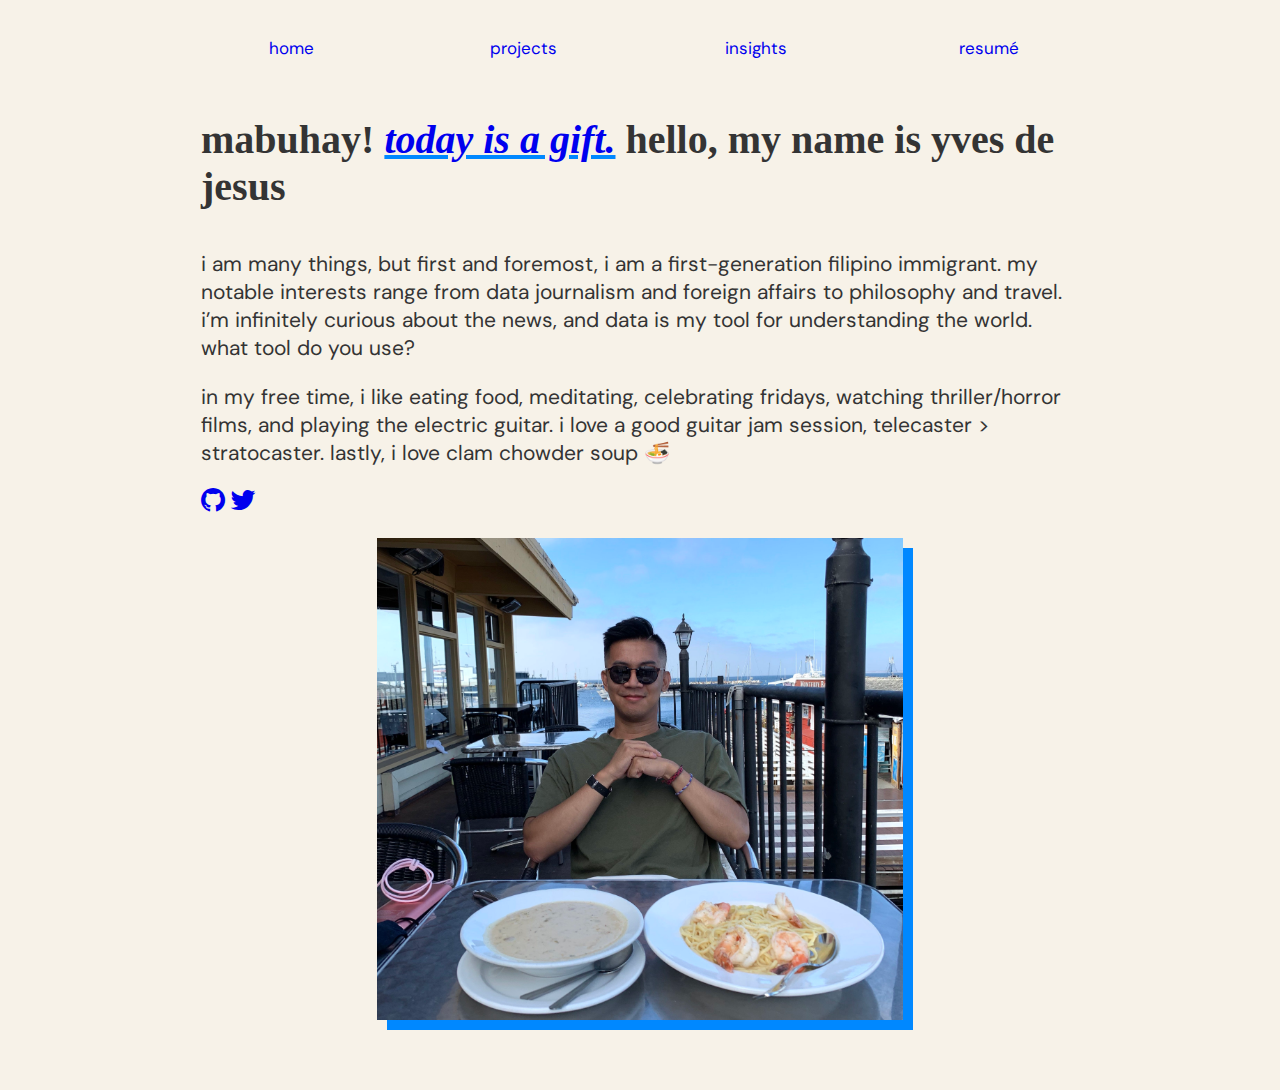
==== index.html @ 57db54c7 "first commit" ====
<html>
    <head>
        <link rel="stylesheet" href="style.css">
        <link rel="stylesheet" href="https://cdnjs.cloudflare.com/ajax/libs/font-awesome/4.7.0/css/font-awesome.min.css">
        <!-- Favicon-->
        <link rel="apple-touch-icon" sizes="180x180" href="images/apple-touch-icon.png">
        <link rel="icon" type="image/png" sizes="32x32" href="images/favicon-32x32.png">
        <link rel="icon" type="image/png" sizes="16x16" href="images/favicon-16x16.png">
        <link rel="manifest" href="images/site.webmanifest">
        <!-- Google Fonts-->
        <link href="https://fonts.googleapis.com/css2?family=Source+Sans+Pro&display=swap" rel="stylesheet">
    </head>
    <body>
        <div id='content'>
            <div class='nav'>
                <p class='column'><a href="index.html">home</a></p>
                <p class='column'><a href="index.html">projects</a></p>
                <p class='column'><a href="index.html">insights</a></p>
                <p class='column'><a href="/images/github-ydejesus-resume.pdf">resumé</a></p>                
            </div>
            <div class='row-intro'>
                <div class='column-intro'>
                    <div id='main'>
                        <h3 id='main-2'>mabuhay! <a href="https://www.youtube.com/watch?v=BwqSraJpqfs" target="_blank" id='panda'><em>today is a gift.</em></a> hello, my name is yves de jesus</h3>
                        <p>
                        I am many things, but first and foremost, I am a first-generation filipino immigrant. My notable interests range from data journalism and foreign affairs to philosophy and travel. I’m infinitely curious about the news, and data is my tool for understanding the world. What tool do you use?
                        </p>
                        <p>
                        In my free time, I like eating food, meditating, celebrating fridays, watching thriller/horror films, and playing the electric guitar. I love a good guitar jam session, telecaster > stratocaster. Lastly, i love clam chowder soup 🍜
                        </p>
                        <a href='https://yvesmango.github.io' target='_blank'>
                            <i class='fa fa-github fa-lg'>
                                
                            </i></a>
                        <a href='https://twitter.com/yvesmango_' target='_blank'>
                            <i class='fa fa-twitter fa-lg'>
                                
                            </i></a>
                        <br>
                        <br>
                        <img id='yves' src='/images/IMG_0658.jpg'>
                    </div>
                </div>          
            </div>
        </div>
    </body>
</html>
---- style.css ----
@import url("https://fonts.googleapis.com/css2?family=DM+Sans&display=swap");

html,
body {
  margin: auto;
  padding: 10px;
  background: #f7f2e8;
}

#content {
  margin: auto;
  width: 75%;
}

.nav {
  text-align: center;
  display: flex;
}

.column {
  flex: 50%;
}

#main-2 {
  font-size: 40px;
  color: #343434;
}

#panda {
  text-decoration: #0088ff;
  text-decoration-line: underline;
}

p {
  color: #343434;
  text-transform: lowercase;
  font-family: "DM Sans", sans-serif;
}

p.column {
  font-size: 17px;
}

a {
  text-decoration: none;
}

a:visited {
  color: #343434;
}

a:hover {
  color: #34343472;
}

#main {
  font-size: 21px;
  padding-left: 26px;
  padding-right: 26px;
}

.row-intro {
  display: grid;
  grid-template-columns: repeat(auto-fit, minmax(240px, 1fr));
}

#yves {
  width: 60%;
  margin-bottom: 50px;
  box-shadow: 10px 10px #0088ff;
  display: block;
  margin-left: auto;
  margin-right: auto;
}
#icons:hover {
  cursor: pointer;
}
.fab fa-github fa-lg {
  color: #343434;
}

.fab fa-twitter fa-lg {
  cursor: pointer;
  padding-right: 20px;
}
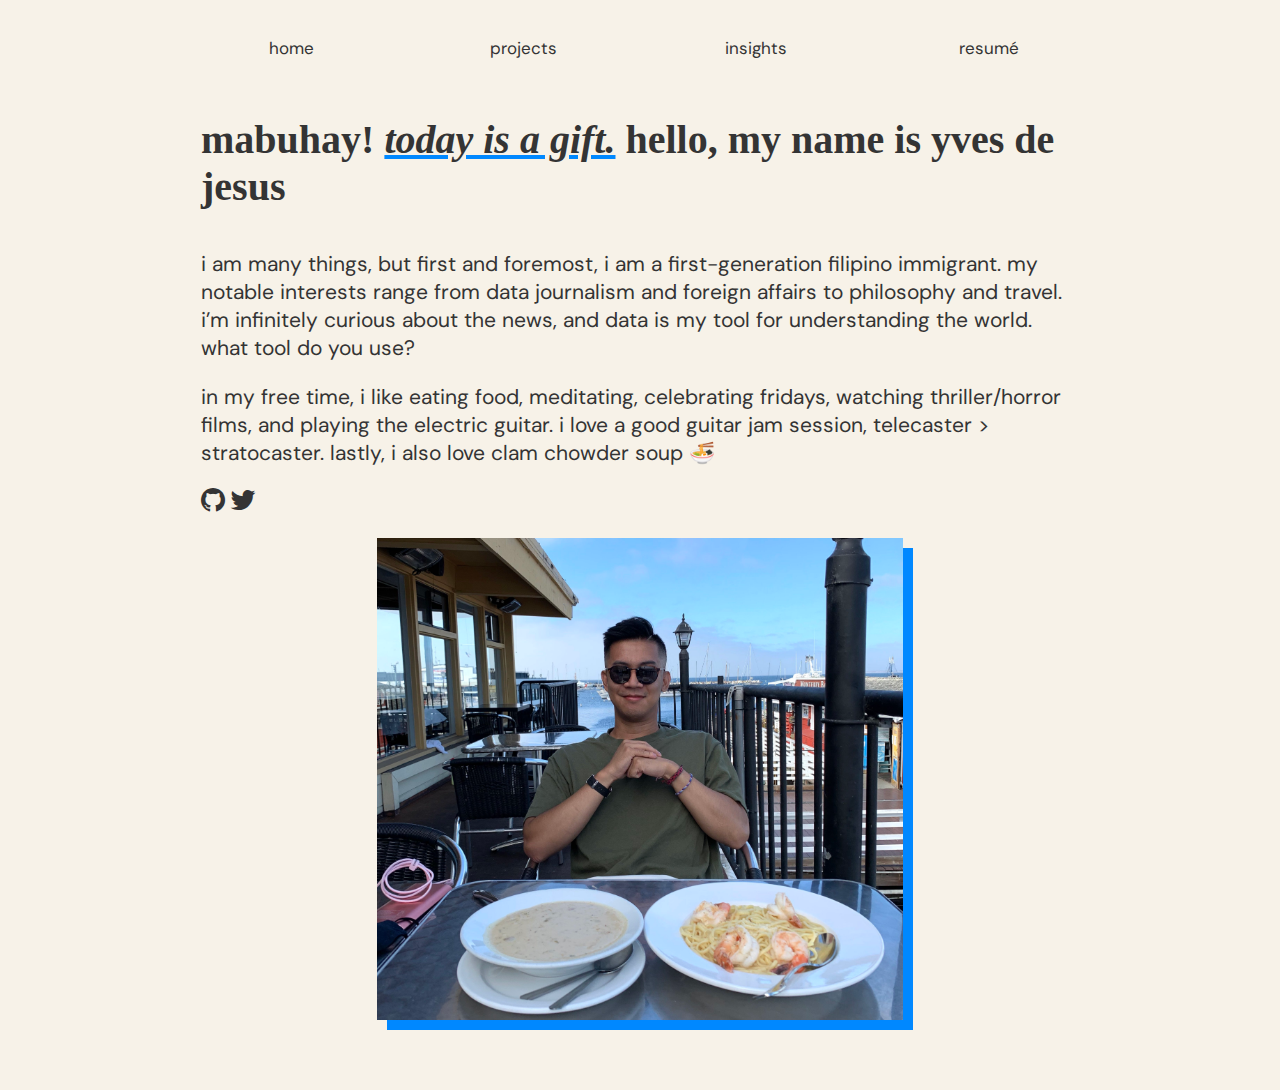
==== commit 494463a6: "strings" ====
--- a/index.html
+++ b/index.html
@@ -16,7 +16,7 @@
                 <p class='column'><a href="index.html">home</a></p>
                 <p class='column'><a href="index.html">projects</a></p>
                 <p class='column'><a href="index.html">insights</a></p>
-                <p class='column'><a href="/images/github-ydejesus-resume.pdf">resumé</a></p>                
+                <p class='column'><a href="images/github-ydejesus-resume.pdf" target="_blank">resumé</a></p>                
             </div>
             <div class='row-intro'>
                 <div class='column-intro'>
@@ -26,9 +26,9 @@
                         I am many things, but first and foremost, I am a first-generation filipino immigrant. My notable interests range from data journalism and foreign affairs to philosophy and travel. I’m infinitely curious about the news, and data is my tool for understanding the world. What tool do you use?
                         </p>
                         <p>
-                        In my free time, I like eating food, meditating, celebrating fridays, watching thriller/horror films, and playing the electric guitar. I love a good guitar jam session, telecaster > stratocaster. Lastly, i love clam chowder soup 🍜
+                        In my free time, I like eating food, meditating, celebrating fridays, watching thriller/horror films, and playing the electric guitar. I love a good guitar jam session, telecaster > stratocaster. Lastly, i also love clam chowder soup 🍜
                         </p>
-                        <a href='https://yvesmango.github.io' target='_blank'>
+                        <a href='https://github.com/yvesmango' target='_blank'>
                             <i class='fa fa-github fa-lg'>
                                 
                             </i></a>
@@ -38,7 +38,7 @@
                             </i></a>
                         <br>
                         <br>
-                        <img id='yves' src='/images/IMG_0658.jpg'>
+                        <img id='yves' src='images/IMG_0658.jpg'>
                     </div>
                 </div>          
             </div>
--- a/style.css
+++ b/style.css
@@ -45,6 +45,10 @@
   text-decoration: none;
 }
 
+a:link {
+  color: #343434;
+}
+
 a:visited {
   color: #343434;
 }
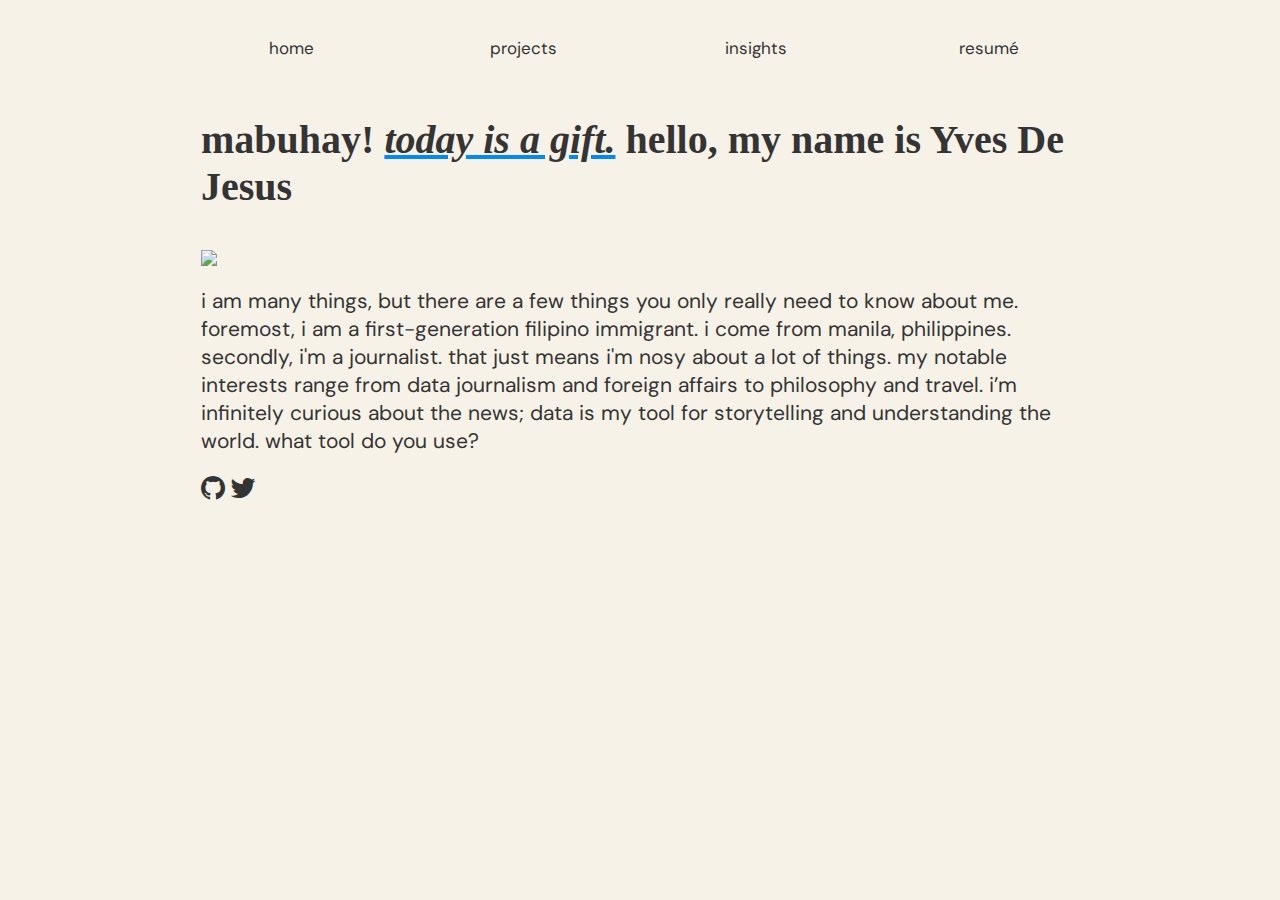
==== commit d0ba9938: "text" ====
--- a/index.html
+++ b/index.html
@@ -1,47 +1,57 @@
 <html>
-    <head>
-        <link rel="stylesheet" href="style.css">
-        <link rel="stylesheet" href="https://cdnjs.cloudflare.com/ajax/libs/font-awesome/4.7.0/css/font-awesome.min.css">
-        <!-- Favicon-->
-        <link rel="apple-touch-icon" sizes="180x180" href="images/apple-touch-icon.png">
-        <link rel="icon" type="image/png" sizes="32x32" href="images/favicon-32x32.png">
-        <link rel="icon" type="image/png" sizes="16x16" href="images/favicon-16x16.png">
-        <link rel="manifest" href="images/site.webmanifest">
-        <!-- Google Fonts-->
-        <link href="https://fonts.googleapis.com/css2?family=Source+Sans+Pro&display=swap" rel="stylesheet">
-    </head>
-    <body>
-        <div id='content'>
-            <div class='nav'>
-                <p class='column'><a href="index.html">home</a></p>
-                <p class='column'><a href="index.html">projects</a></p>
-                <p class='column'><a href="index.html">insights</a></p>
-                <p class='column'><a href="images/github-ydejesus-resume.pdf" target="_blank">resumé</a></p>                
-            </div>
-            <div class='row-intro'>
-                <div class='column-intro'>
-                    <div id='main'>
-                        <h3 id='main-2'>mabuhay! <a href="https://www.youtube.com/watch?v=BwqSraJpqfs" target="_blank" id='panda'><em>today is a gift.</em></a> hello, my name is yves de jesus</h3>
-                        <p>
-                        I am many things, but first and foremost, I am a first-generation filipino immigrant. My notable interests range from data journalism and foreign affairs to philosophy and travel. I’m infinitely curious about the news, and data is my tool for understanding the world. What tool do you use?
-                        </p>
-                        <p>
-                        In my free time, I like eating food, meditating, celebrating fridays, watching thriller/horror films, and playing the electric guitar. I love a good guitar jam session, telecaster > stratocaster. Lastly, i also love clam chowder soup 🍜
-                        </p>
-                        <a href='https://github.com/yvesmango' target='_blank'>
-                            <i class='fa fa-github fa-lg'>
-                                
-                            </i></a>
-                        <a href='https://twitter.com/yvesmango_' target='_blank'>
-                            <i class='fa fa-twitter fa-lg'>
-                                
-                            </i></a>
-                        <br>
-                        <br>
-                        <img id='yves' src='images/IMG_0658.jpg'>
-                    </div>
-                </div>          
-            </div>
+
+<head>
+  <title>yves' portfolio</title>
+  <link rel="stylesheet" href="style.css" />
+  <link rel="stylesheet" href="https://cdnjs.cloudflare.com/ajax/libs/font-awesome/4.7.0/css/font-awesome.min.css" />
+  <!-- Favicon-->
+  <link rel="apple-touch-icon" sizes="180x180" href="images/apple-touch-icon.png" />
+  <link rel="icon" type="image/png" sizes="32x32" href="images/favicon-32x32.png" />
+  <link rel="icon" type="image/png" sizes="16x16" href="images/favicon-16x16.png" />
+  <link rel="manifest" href="images/site.webmanifest" />
+  <!-- Google Fonts-->
+  <link href="https://fonts.googleapis.com/css2?family=Source+Sans+Pro&display=swap" rel="stylesheet" />
+</head>
+
+<body>
+  <div id="content">
+    <div class="nav">
+      <p class="column"><a href="index.html">home</a></p>
+      <p class="column"><a href="projects.html">projects</a></p>
+      <p class="column"><a href="insights.html">insights</a></p>
+      <p class="column">
+        <a href="images/github-ydejesus-resume.pdf" target="_blank">resumé</a>
+      </p>
+    </div>
+    <div class="row-intro">
+      <div class="column-intro">
+        <div id="main">
+          <h3 id="main-2">
+            mabuhay!
+            <a href="https://www.youtube.com/watch?v=BwqSraJpqfs" target="_blank" id="panda"><em>today is a
+                gift.</em></a>
+            hello, my name is Yves De Jesus
+          </h3>
+          <img id="yves2" src="images/IMG_0707.png" />
+          <p>
+            I am many things, but there are a few things you only really need to know about me. foremost, I am a
+            first-generation filipino immigrant. i come from
+            manila, philippines. secondly, i'm a journalist. that just means i'm nosy about a lot of things. My notable
+            interests range from data journalism and foreign affairs to
+            philosophy and travel. I’m infinitely curious about the news; data
+            is my tool for storytelling and understanding the world. What tool
+            do you use?
+          </p>
+          <a href="https://github.com/yvesmango" target="_blank">
+            <i class="fa fa-github fa-lg"> </i></a>
+          <a href="https://twitter.com/yvesmango_" target="_blank">
+            <i class="fa fa-twitter fa-lg"> </i></a>
+          <br />
+          <br />
         </div>
-    </body>
+      </div>
+    </div>
+  </div>
+</body>
+
 </html>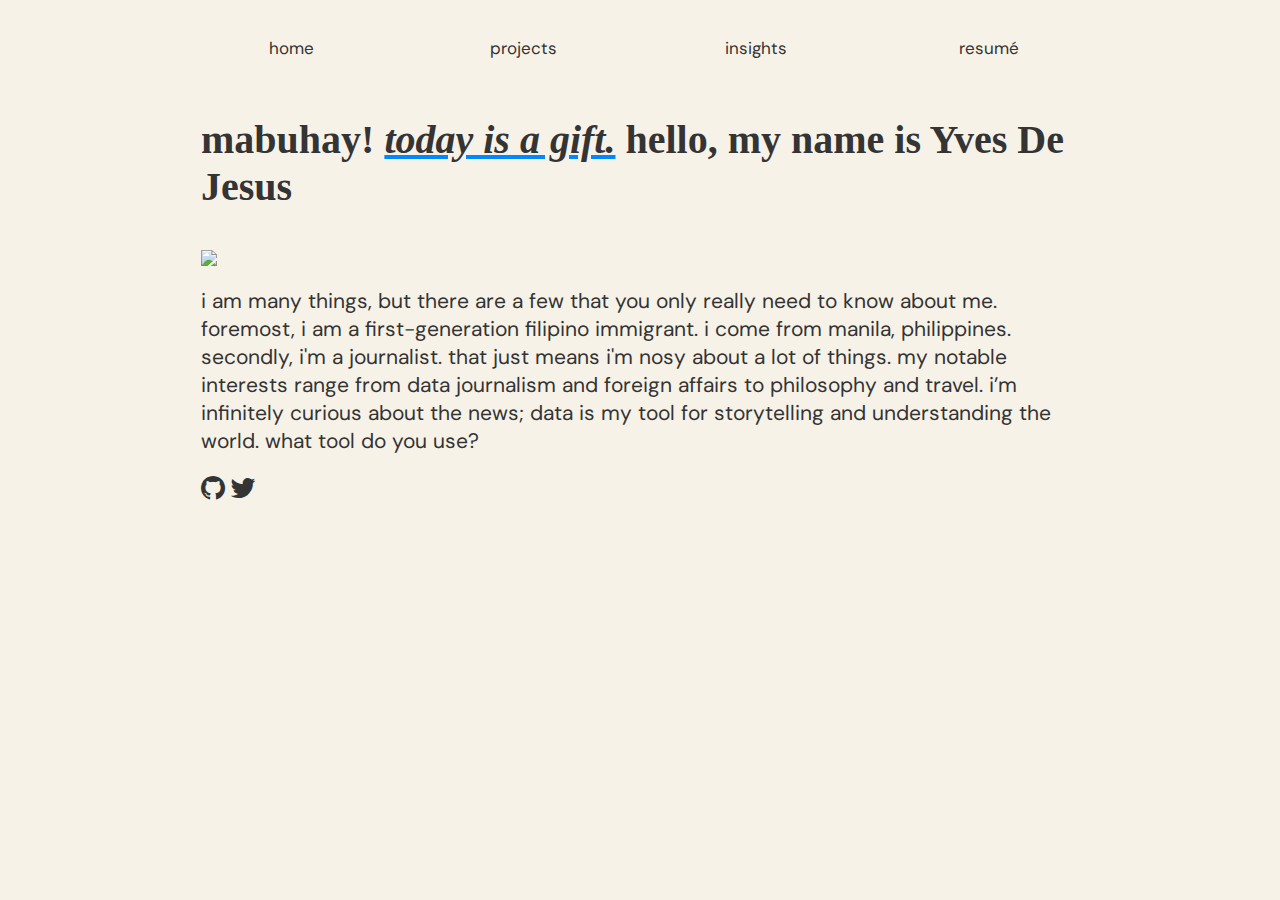
==== commit 88ced2f8: "resume-edits" ====
--- a/index.html
+++ b/index.html
@@ -34,7 +34,7 @@
           </h3>
           <img id="yves2" src="images/IMG_0707.png" />
           <p>
-            I am many things, but there are a few things you only really need to know about me. foremost, I am a
+            I am many things, but there are a few that you only really need to know about me. foremost, I am a
             first-generation filipino immigrant. i come from
             manila, philippines. secondly, i'm a journalist. that just means i'm nosy about a lot of things. My notable
             interests range from data journalism and foreign affairs to
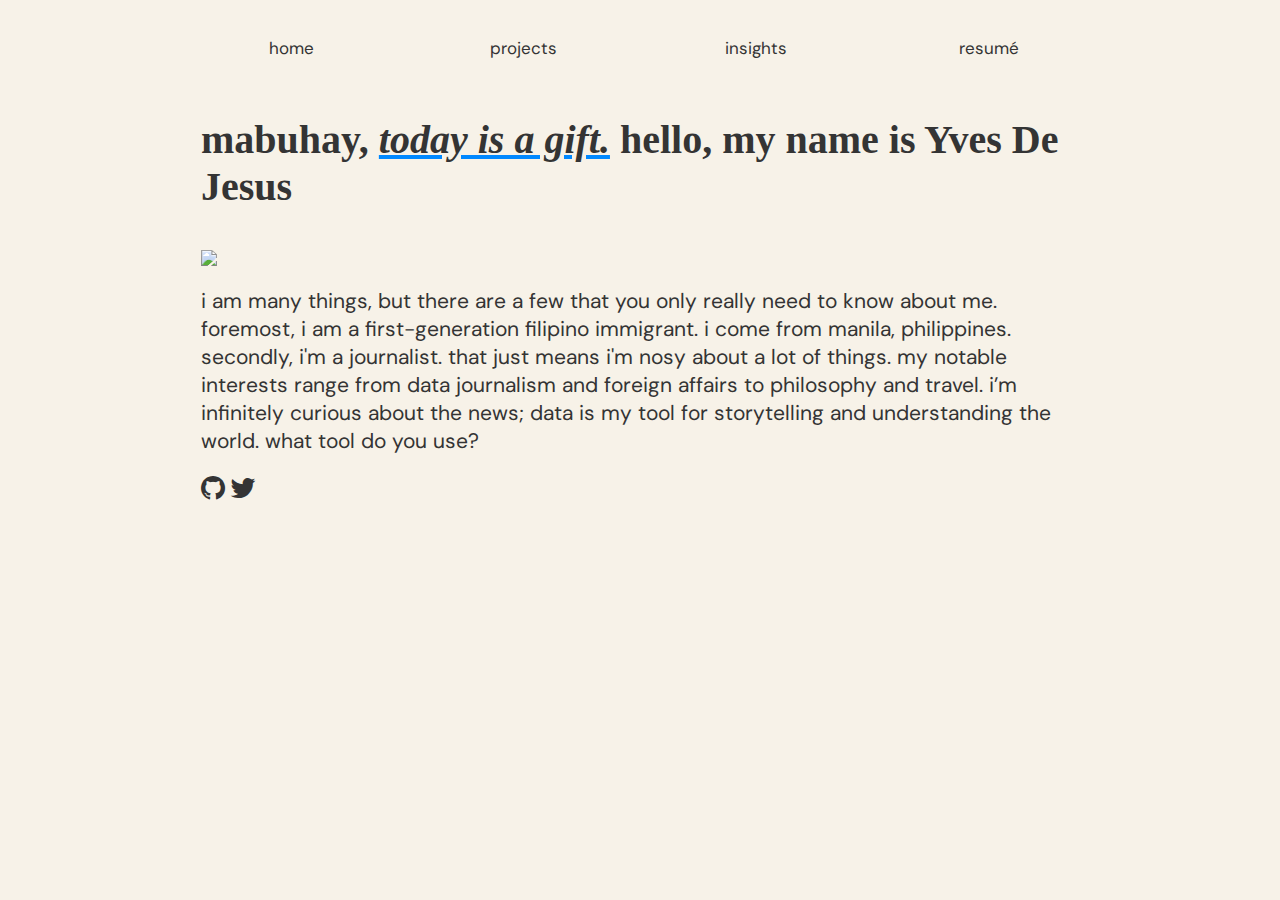
==== commit 301636cc: "new quote" ====
--- a/index.html
+++ b/index.html
@@ -27,7 +27,7 @@
       <div class="column-intro">
         <div id="main">
           <h3 id="main-2">
-            mabuhay!
+            mabuhay,
             <a href="https://www.youtube.com/watch?v=BwqSraJpqfs" target="_blank" id="panda"><em>today is a
                 gift.</em></a>
             hello, my name is Yves De Jesus
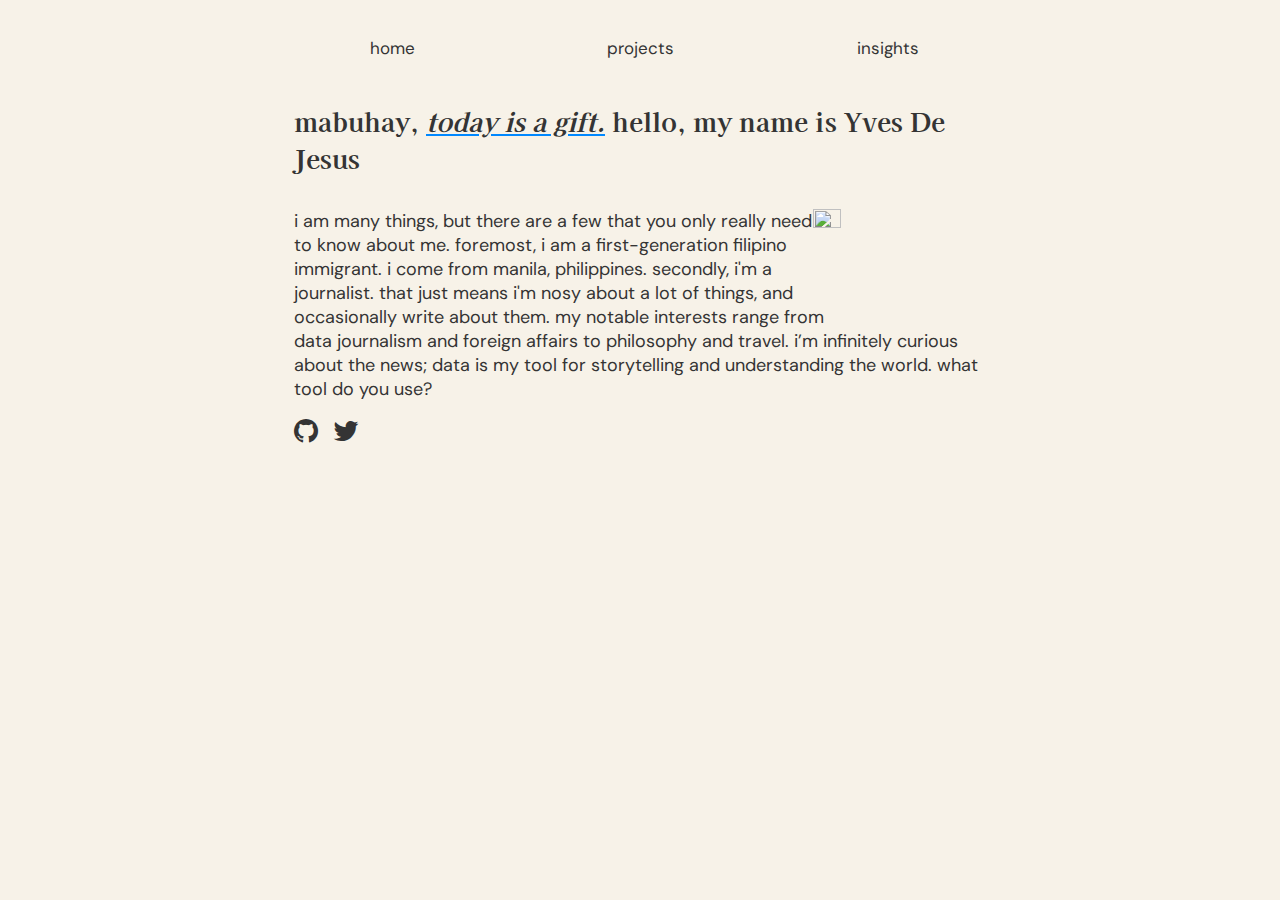
==== commit 5b36e6b1: "occasion" ====
--- a/index.html
+++ b/index.html
@@ -19,9 +19,9 @@
       <p class="column"><a href="index.html">home</a></p>
       <p class="column"><a href="projects.html">projects</a></p>
       <p class="column"><a href="insights.html">insights</a></p>
-      <p class="column">
+      <!--<p class="column">
         <a href="images/github-ydejesus-resume.pdf" target="_blank">resumé</a>
-      </p>
+      </p> hiding resume for now:)-->
     </div>
     <div class="row-intro">
       <div class="column-intro">
@@ -36,7 +36,8 @@
           <p>
             I am many things, but there are a few that you only really need to know about me. foremost, I am a
             first-generation filipino immigrant. i come from
-            manila, philippines. secondly, i'm a journalist. that just means i'm nosy about a lot of things. My notable
+            manila, philippines. secondly, i'm a journalist. that just means i'm nosy about a lot of things, and
+            occasionally write about them. My notable
             interests range from data journalism and foreign affairs to
             philosophy and travel. I’m infinitely curious about the news; data
             is my tool for storytelling and understanding the world. What tool
--- a/style.css
+++ b/style.css
@@ -1,4 +1,5 @@
 @import url("https://fonts.googleapis.com/css2?family=DM+Sans&display=swap");
+@import url("https://fonts.googleapis.com/css2?family=Kaisei+Tokumin&display=swap");
 
 html,
 body {
@@ -9,7 +10,7 @@
 
 #content {
   margin: auto;
-  width: 75%;
+  width: 60%;
 }
 
 .nav {
@@ -21,9 +22,17 @@
   flex: 50%;
 }
 
+#main {
+  font-size: 21px;
+  padding-left: 26px;
+  padding-right: 26px;
+  padding-bottom: 15%;
+}
+
 #main-2 {
-  font-size: 40px;
+  font-size: 26px;
   color: #343434;
+  padding-bottom: 1%;
 }
 
 #panda {
@@ -31,10 +40,15 @@
   text-decoration-line: underline;
 }
 
+h3 {
+  font-family: "Kaisei Tokumin", serif;
+}
+
 p {
   color: #343434;
   text-transform: lowercase;
   font-family: "DM Sans", sans-serif;
+  font-size: 18px;
 }
 
 p.column {
@@ -57,33 +71,105 @@
   color: #34343472;
 }
 
-#main {
-  font-size: 21px;
-  padding-left: 26px;
-  padding-right: 26px;
-}
-
 .row-intro {
   display: grid;
   grid-template-columns: repeat(auto-fit, minmax(240px, 1fr));
 }
 
 #yves {
-  width: 60%;
+  width: 40%;
   margin-bottom: 50px;
   box-shadow: 10px 10px #0088ff;
   display: block;
   margin-left: auto;
   margin-right: auto;
 }
+
+#yves2 {
+  width: 20%;
+  height: auto;
+  float: right;
+  margin-left: 4rem;
+  margin-bottom: 1rem;
+  padding-right: 5%;
+  shape-outside: circle();
+}
+
 #icons:hover {
   cursor: pointer;
 }
-.fab fa-github fa-lg {
-  color: #343434;
+
+.fa {
+  margin-right: 10px;
 }
 
-.fab fa-twitter fa-lg {
-  cursor: pointer;
-  padding-right: 20px;
+#para-content {
+  padding-bottom: 25%;
 }
+ 
+/* start of projects styling */
+
+h2 {
+  font-size: 30px;
+}
+
+.wrapper {
+  display: grid;
+  grid-template-columns: repeat(auto-fit, minmax(200px, 1fr));
+  grid-auto-rows: 200px;
+  grid-gap: 30px;
+  padding-left: 25px;
+  padding-right: 25px;
+}
+
+.box {
+  color: #fff;
+  border-radius: 0px;
+  padding: 0px;
+  object-fit: contain;
+}
+
+.project {
+  margin-left: auto;
+  margin-right: auto;
+  width: 100%;
+  height: 100%;
+  display: grid;
+  object-fit: cover;
+  box-shadow: 10px 10px #343434;
+}
+
+/* start of insights styling */
+
+.insights-intro {
+  list-style-type: none;
+  font-family: "DM Sans", sans-serif;
+}
+
+.insights-intro > li li {
+  list-style-type: disc;
+  font-family: "DM Sans", sans-serif;
+  font-size: 17px;
+  padding-bottom: 1em;
+}
+
+.insights-main {
+  list-style-type: none;
+  font-family: "DM Sans", sans-serif;
+  text-transform: lowercase;
+}
+
+.insights-main > li li {
+  list-style-type: none;
+  font-family: "DM Sans", sans-serif;
+  text-transform: lowercase;
+  list-style-type: disc;
+  font-size: 17px;
+  padding-bottom: 0.5em;
+}
+
+
+.quotes {
+  text-decoration: #0088ff;
+  text-decoration-line: underline;
+}